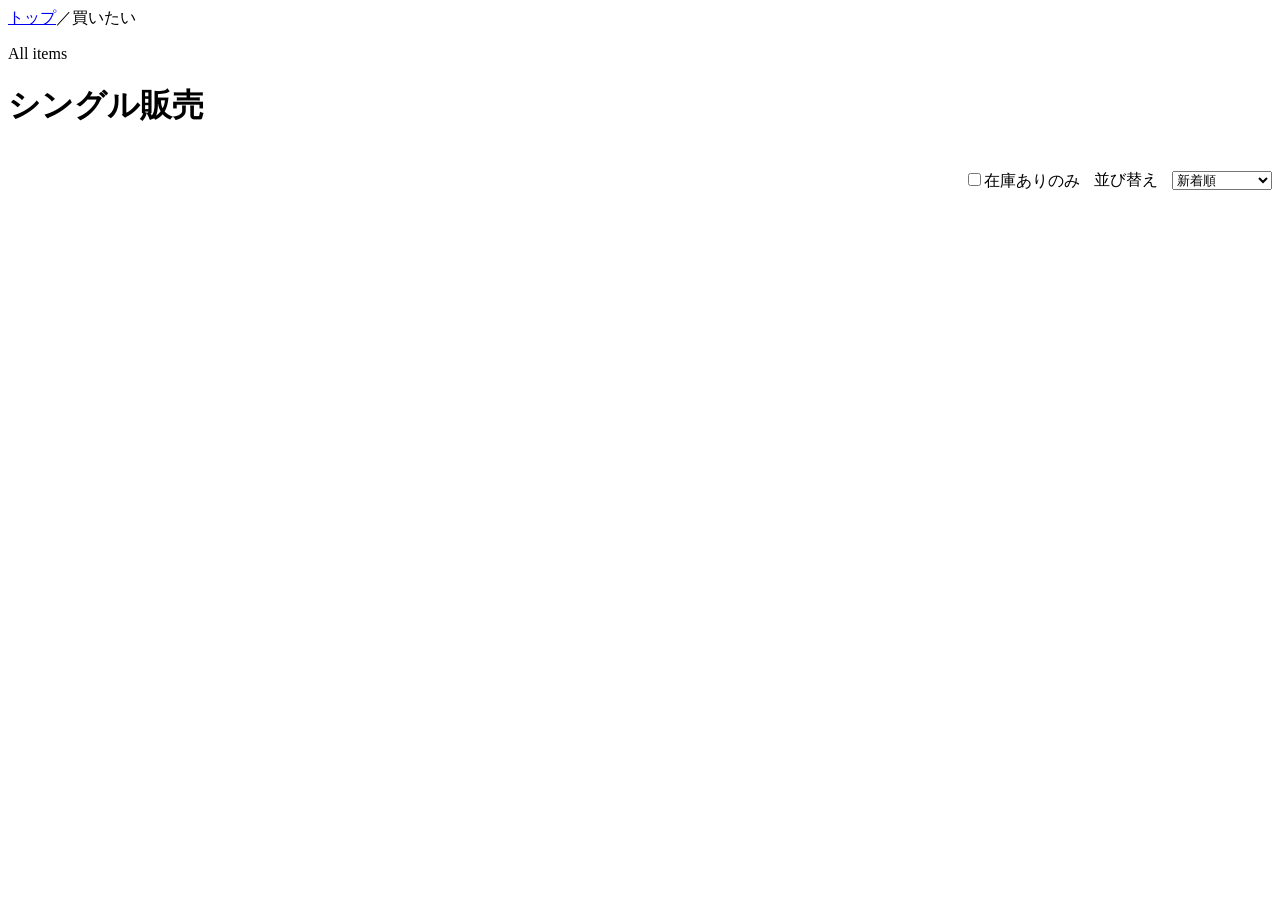
==== buy.html @ 238d363f "Add files via upload" ====
<!doctype html>
<html lang="ja">
<head>
<meta charset="utf-8">
<meta name="viewport" content="width=device-width, initial-scale=1, viewport-fit=cover">
<title>シングル販売｜TCG GATE JAPAN</title>
<meta name="description" content="ポケモンカードのシングル・PSA鑑定品・旧裏・未開封BOX。状態ランク付きで販売しています。">
<meta property="og:title" content="シングル販売｜TCG GATE JAPAN">
<meta property="og:description" content="ポケモンカードのシングル・PSA鑑定品・旧裏・未開封BOX。状態ランク付きで販売しています。">
<meta property="og:type" content="website">
<meta name="theme-color" content="#0E0E10">
<link rel="icon" href="data:image/svg+xml,%3Csvg xmlns='http://www.w3.org/2000/svg' viewBox='0 0 32 32'%3E%3Crect x='4' y='5' width='15' height='21' rx='3' fill='%23fff' stroke='%230E0E10' stroke-width='2' transform='rotate(-10 11 15)'/%3E%3Crect x='13' y='6' width='15' height='21' rx='3' fill='%230E0E10' transform='rotate(9 20 16)'/%3E%3C/svg%3E">
<link rel="preconnect" href="https://fonts.googleapis.com">
<link rel="preconnect" href="https://fonts.gstatic.com" crossorigin>
<link href="https://fonts.googleapis.com/css2?family=Unbounded:wght@300;500;900&family=Zen+Kaku+Gothic+New:wght@400;500;700;900&display=swap" rel="stylesheet">
<link rel="stylesheet" href="assets/style.css">
</head>
<body data-page="buy">

<main id="main">
<div class="wrap">
<nav class="crumb" aria-label="パンくず"><a href="index.html" data-en="Home">トップ</a><span>／</span><span data-en="Buy">買いたい</span><span id="crumb-x"></span></nav>
<header class="page-hd" style="border-bottom:0;padding-bottom:20px">
<p class="eyebrow">All items</p>
<h1 class="display d-l"><span class="rise"><span id="ttl">シングル販売</span></span></h1>
<p class="muted" style="margin:14px 0 0" id="count"></p>
</header>
</div>
<div class="toolbar" id="cats">
<div class="wrap" style="display:flex;flex-wrap:wrap;justify-content:space-between;align-items:center;gap:14px;width:100%">
<div class="chips" id="catchips" role="group" aria-label="カテゴリー"></div>
<div style="display:flex;flex-wrap:wrap;align-items:center;gap:14px">
<label class="check"><input type="checkbox" id="instock"><span data-en="In stock only">在庫ありのみ</span></label>
<label class="sr" for="sort">並び替え</label>
<select class="select" id="sort"><option value="new" data-en="Newest">新着順</option><option value="low" data-en="Price: low to high">価格の安い順</option><option value="high" data-en="Price: high to low">価格の高い順</option></select>
</div>
</div>
</div>
<div class="wrap">
<div class="chips" id="setchips" role="group" aria-label="シリーズ" style="padding:18px 0 0"></div>
<div class="grid" id="grid" style="padding:40px 0 100px"></div>
</div>
</main>

<script src="assets/data.js"></script>
<script src="assets/app.js"></script>
<script>

(function(){
  var st={cat:null,set:null,q:null,instock:false,sort:"new"};
  function init(){var U=window.TCGUI;st.cat=U.param("cat");st.set=U.param("set");st.q=U.param("q");
    U.$("#instock").addEventListener("change",function(e){st.instock=e.target.checked;render();});
    U.$("#sort").addEventListener("change",function(e){st.sort=e.target.value;render();});
    document.addEventListener("click",function(e){var c=e.target.closest("[data-cat]");if(c){st.cat=c.getAttribute("data-cat")||null;st.set=null;st.q=null;sync();render();}
      var s=e.target.closest("[data-set]");if(s){st.set=s.getAttribute("data-set")||null;st.q=null;sync();render();}});
    render();}
  function sync(){var u=new URLSearchParams();if(st.cat)u.set("cat",st.cat);if(st.set)u.set("set",st.set);if(st.q)u.set("q",st.q);try{history.replaceState(null,"",location.pathname+(u.toString()?"?"+u:""));}catch(e){}}
  function render(){var U=window.TCGUI,D=window.TCG,en=U.lang()==="en";
    var cat=D.cats.filter(function(c){return c.id===st.cat;})[0], set=D.sets.filter(function(s){return s.code===st.set;})[0];
    var list=D.products.filter(function(p){
      if(st.cat&&p.cat!==st.cat)return false; if(st.set&&p.set!==st.set)return false;
      if(st.q){var q=st.q.toLowerCase();if((p.name+p.en+p.num+p.set+p.rarity).toLowerCase().indexOf(q)<0)return false;}
      if(st.instock&&p.stock<=0)return false; return true;});
    if(st.sort==="low")list.sort(function(a,b){return a.price-b.price;}); if(st.sort==="high")list.sort(function(a,b){return b.price-a.price;});
    var title=st.q?("“"+st.q+"”"):cat?(en?cat.en:cat.name):set?("["+set.code+"] "+(en?set.en:set.name)):(en?"All singles":"シングル販売");
    U.$("#ttl").textContent=title; document.title=title+"｜TCG GATE JAPAN";
    U.$("#crumb-x").innerHTML=(cat||set||st.q)?'<span style="margin:0 8px">／</span>'+U.esc(title):"";
    U.$("#count").textContent=list.length+(en?" items":" 件");
    U.$("#catchips").innerHTML='<button type="button" class="chip'+(!st.cat?" on":"")+'" data-cat="">'+(en?"All":"すべて")+'</button>'+D.cats.map(function(c){var n=D.products.filter(function(p){return p.cat===c.id;}).length;return '<button type="button" class="chip'+(st.cat===c.id?" on":"")+'" data-cat="'+c.id+'" aria-pressed="'+(st.cat===c.id)+'">'+(en?c.en:c.name)+' <span class="n">'+n+'</span></button>';}).join("");
    U.$("#setchips").innerHTML='<span class="eyebrow" style="align-self:center;margin-right:8px">Sets</span>'+D.sets.map(function(s){return '<button type="button" class="chip'+(st.set===s.code?" on":"")+'" data-set="'+(st.set===s.code?"":s.code)+'" style="height:36px;font-size:13px"><span class="en" style="font-weight:900">'+s.code+'</span>'+(en?s.en:s.name)+'</button>';}).join("");
    U.$("#grid").innerHTML=list.length?list.map(U.card).join(""):'<div class="empty" style="grid-column:1/-1"><p class="display d-m">'+(en?"Nothing here yet.":"現在、該当する商品はありません。")+'</p><p class="muted">'+(en?"New stock arrives every week.":"入荷は毎週あります。他のカテゴリーもご覧ください。")+'</p><a class="btn" href="buy.html" style="margin-top:20px">'+(en?"All singles":"すべての商品を見る")+'</a></div>';
  }
  document.addEventListener("tcg:ready",init);
  document.addEventListener("tcg:lang",function(){if(window.TCGUI&&document.readyState!=="loading")render();});
})();

</script>
</body>
</html>
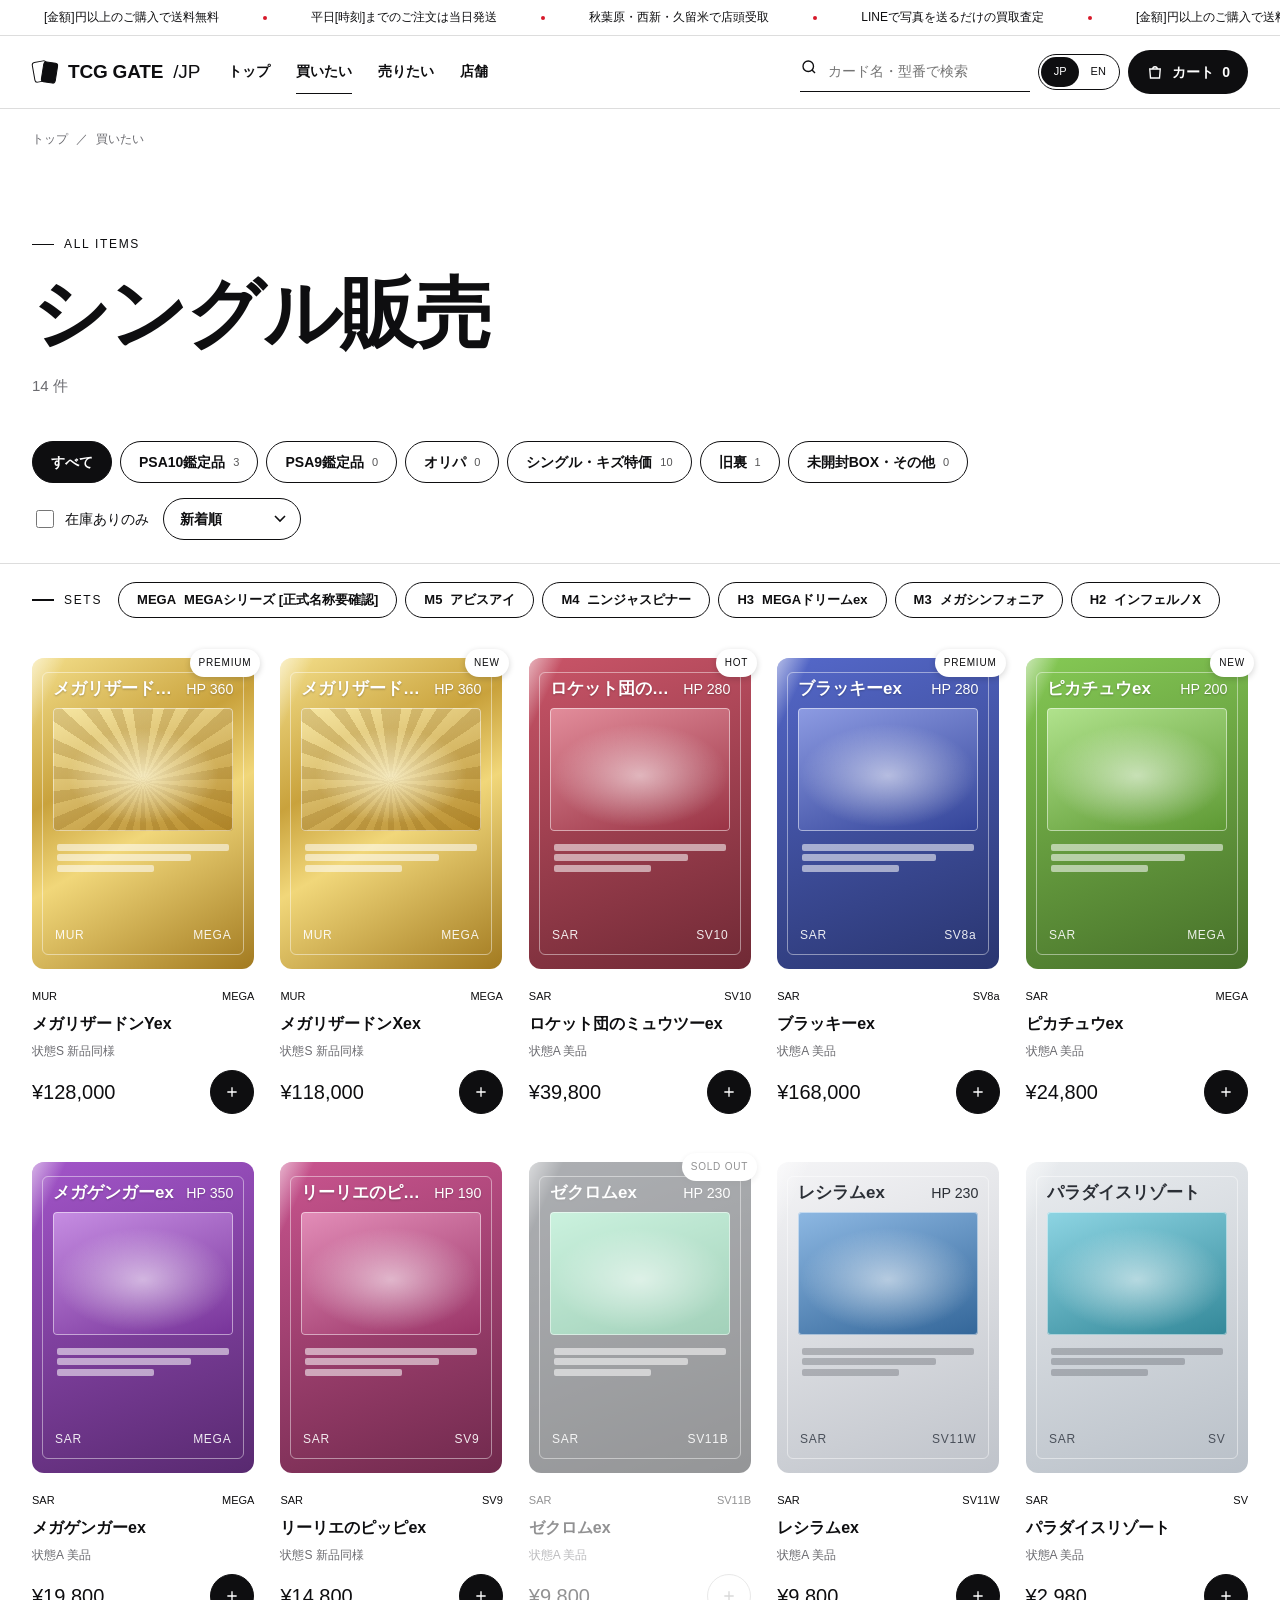
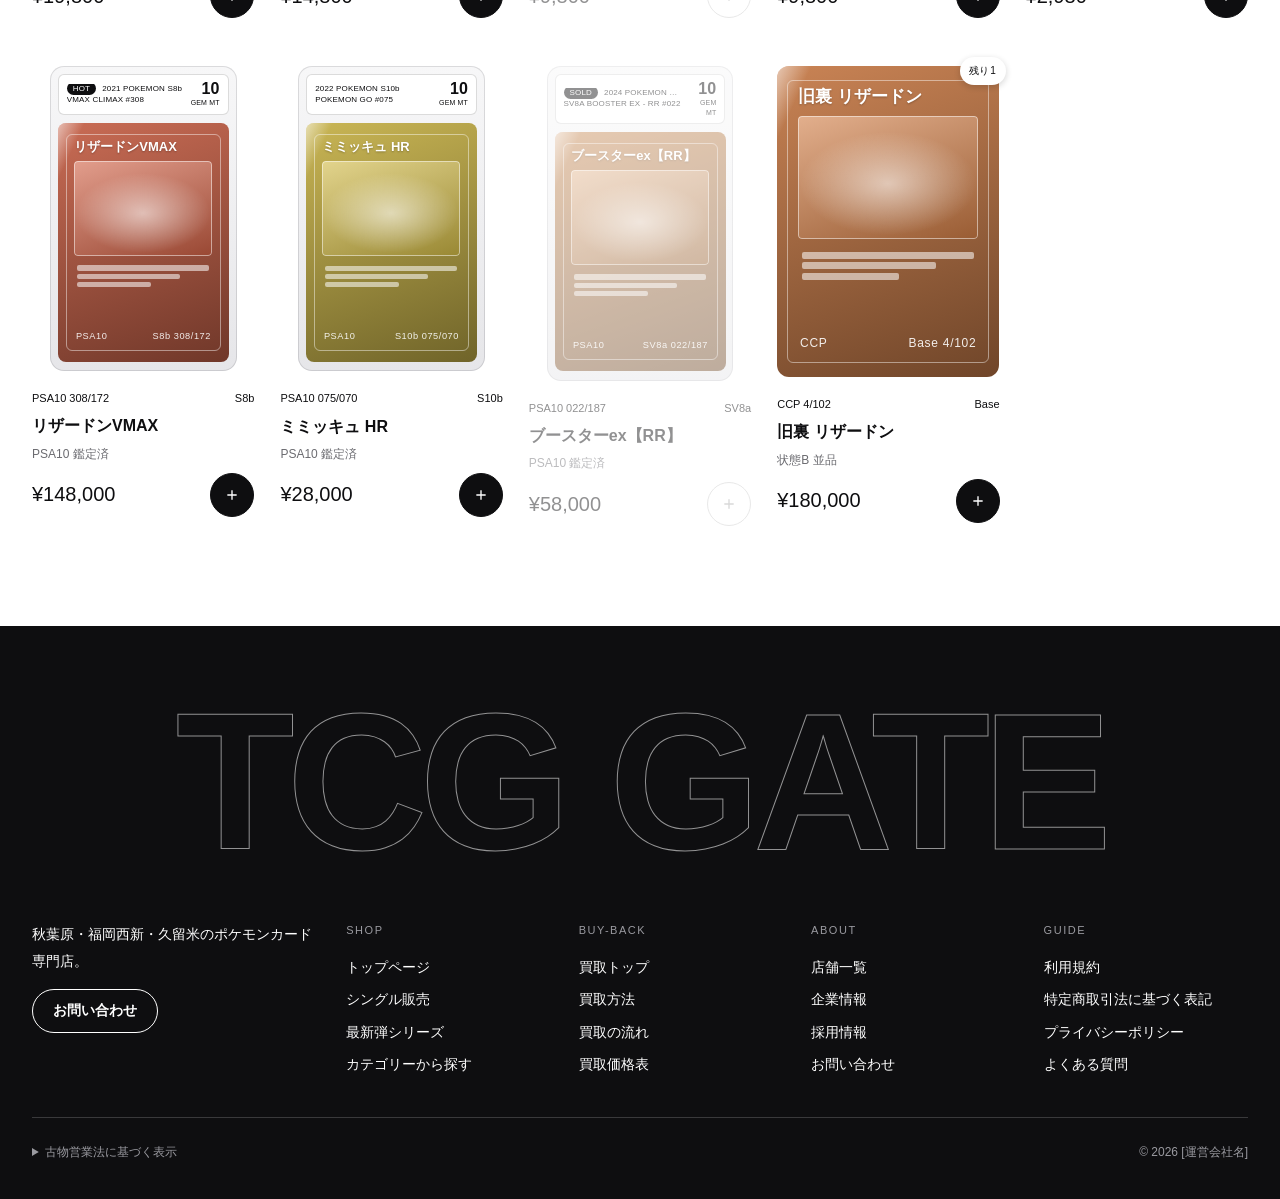
==== commit c6a567b6: "Add files via upload" ====
--- a/buy.html
+++ b/buy.html
@@ -15,7 +15,7 @@
 <link href="https://fonts.googleapis.com/css2?family=Unbounded:wght@300;500;900&family=Zen+Kaku+Gothic+New:wght@400;500;700;900&display=swap" rel="stylesheet">
 <link rel="stylesheet" href="assets/style.css">
 </head>
-<body data-page="buy">
+<body data-page="buy" data-theme="pop">
 
 <main id="main">
 <div class="wrap">
--- a/assets/style.css
+++ b/assets/style.css
@@ -0,0 +1,460 @@
+/* TCG GATE JAPAN — design tokens
+   Palette: Ink / Paper / Crimson (+ Mist for surfaces) */
+:root{
+  --ink:#0E0E10;
+  --paper:#FFFFFF;
+  --mist:#F2F1EE;
+  --accent:#D7192A;
+  --muted:#6B6B70;
+  --line:rgba(14,14,16,.14);
+  --ff-jp:"Zen Kaku Gothic New","Hiragino Sans","Yu Gothic",sans-serif;
+  --ff-en:"Unbounded","Zen Kaku Gothic New",sans-serif;
+  --wrap:1320px;
+  --gut:clamp(18px,3vw,32px);
+  --ease:cubic-bezier(.2,.8,.2,1);
+  --header-h:72px;
+}
+*,*::before,*::after{box-sizing:border-box}
+html{scroll-behavior:smooth;-webkit-text-size-adjust:100%}
+body{margin:0;background:var(--paper);color:var(--ink);font-family:var(--ff-jp);font-size:15px;line-height:1.75;-webkit-font-smoothing:antialiased;overflow-x:hidden}
+img{max-width:100%;display:block}
+a{color:inherit;text-decoration:none}
+button,input,select,textarea{font:inherit;color:inherit}
+button{cursor:pointer}
+:focus-visible{outline:2px solid var(--accent);outline-offset:3px}
+.sr{position:absolute!important;width:1px;height:1px;overflow:hidden;clip:rect(0 0 0 0);white-space:nowrap}
+.wrap{max-width:var(--wrap);margin:0 auto;padding:0 var(--gut)}
+.en{font-family:var(--ff-en)}
+.num{font-family:var(--ff-en);font-variant-numeric:tabular-nums;letter-spacing:-.01em}
+.muted{color:var(--muted)}
+.accent{color:var(--accent)}
+
+/* ---------- type ---------- */
+.eyebrow{font-family:var(--ff-en);font-size:12px;font-weight:500;letter-spacing:.14em;text-transform:uppercase;display:flex;align-items:center;gap:10px}
+.eyebrow::before{content:"";width:22px;height:1.5px;background:currentColor}
+.display{font-weight:900;letter-spacing:-.025em;line-height:1.06;margin:0}
+.d-xl{font-size:clamp(48px,8.4vw,124px)}
+.d-l{font-size:clamp(40px,6vw,84px)}
+.d-m{font-size:clamp(30px,4vw,54px)}
+.d-s{font-size:clamp(24px,2.6vw,34px)}
+.outline{color:transparent;-webkit-text-stroke:1.5px var(--ink)}
+.outline-w{color:transparent;-webkit-text-stroke:1.5px #fff}
+.sheen{background:linear-gradient(100deg,var(--ink) 0 40%,#A6A6AA 47%,var(--ink) 54% 100%);background-size:300% 100%;-webkit-background-clip:text;background-clip:text;color:transparent;animation:sheen 5.5s ease-in-out infinite}
+@keyframes sheen{0%,58%{background-position:100% 0}100%{background-position:0 0}}
+.lead{font-size:clamp(15px,1.25vw,17px);line-height:1.95;max-width:34em}
+
+/* line rise */
+.rise{display:block;overflow:hidden;padding-bottom:.06em}
+.rise>span{display:block;animation:rise 1s var(--ease) both}
+.rise.d2>span{animation-delay:.12s}.rise.d3>span{animation-delay:.24s}.rise.d4>span{animation-delay:.36s}
+@keyframes rise{from{transform:translateY(108%)}to{transform:none}}
+
+/* reveal on scroll */
+.js [data-reveal]{opacity:0;transform:translateY(28px);transition:opacity .9s var(--ease),transform .9s var(--ease)}
+.js [data-reveal].in{opacity:1;transform:none}
+
+/* ---------- buttons ---------- */
+.btn{display:inline-flex;align-items:center;justify-content:center;gap:10px;height:54px;padding:0 30px;border-radius:999px;border:1.5px solid var(--ink);background:var(--ink);color:#fff;font-weight:700;font-size:15px;transition:transform .2s var(--ease),background .25s,color .25s;white-space:nowrap}
+.btn:hover{background:var(--accent);border-color:var(--accent)}
+.btn:active{transform:scale(.97)}
+.btn.ghost{background:transparent;color:var(--ink)}
+.btn.ghost:hover{background:var(--ink);color:#fff;border-color:var(--ink)}
+.btn.light{background:#fff;color:var(--ink);border-color:#fff}
+.btn.light:hover{background:var(--accent);color:#fff;border-color:var(--accent)}
+.btn.ghost-w{background:transparent;color:#fff;border-color:#fff}
+.btn.ghost-w:hover{background:#fff;color:var(--ink)}
+.btn.sm{height:44px;padding:0 20px;font-size:14px}
+.btn.block{width:100%}
+.btn[disabled]{background:#C9C9CC;border-color:#C9C9CC;color:#fff;cursor:not-allowed}
+.btn .arr{transition:transform .3s var(--ease)}
+.btn:hover .arr{transform:translateX(4px)}
+.link{background-image:linear-gradient(currentColor,currentColor);background-size:0 1.5px;background-repeat:no-repeat;background-position:0 100%;transition:background-size .35s var(--ease);padding-bottom:2px}
+.link:hover,.link.on{background-size:100% 1.5px}
+.chip{height:42px;padding:0 18px;border-radius:999px;border:1.5px solid var(--ink);background:#fff;font-size:14px;font-weight:700;display:inline-flex;align-items:center;gap:8px;transition:background .2s,color .2s}
+.chip:hover{background:var(--mist)}
+.chip.on{background:var(--ink);color:#fff}
+.chip .n{font-family:var(--ff-en);font-size:11px;font-weight:500;opacity:.7}
+
+/* ---------- announcement + header ---------- */
+.announce{border-bottom:1px solid var(--line);height:36px;overflow:hidden;display:flex;align-items:center;font-size:12px;background:#fff}
+.marq{display:flex;gap:44px;width:max-content;animation:marq 34s linear infinite;padding-left:44px}
+.marq.slow{animation-duration:52s}
+.marq-host:hover .marq{animation-play-state:paused}
+@keyframes marq{from{transform:translateX(0)}to{transform:translateX(-50%)}}
+.marq .dot{width:4px;height:4px;border-radius:50%;background:var(--accent);align-self:center}
+
+.site-header{position:sticky;top:0;z-index:40;background:rgba(255,255,255,.92);backdrop-filter:saturate(1.4) blur(10px);-webkit-backdrop-filter:saturate(1.4) blur(10px);border-bottom:1px solid var(--line)}
+.hd{height:var(--header-h);display:flex;align-items:center;gap:28px}
+.logo{font-family:var(--ff-en);font-weight:900;font-size:19px;letter-spacing:-.01em;display:flex;align-items:center;gap:10px;white-space:nowrap}
+.logo .mark{width:26px;height:26px;position:relative;flex:none}
+.logo .mark i{position:absolute;width:15px;height:21px;border-radius:3px;border:1.5px solid var(--ink)}
+.logo .mark i:first-child{left:1px;top:2px;transform:rotate(-10deg);background:#fff}
+.logo .mark i:last-child{right:1px;top:3px;transform:rotate(9deg);background:var(--ink)}
+.logo .slash{font-weight:300}
+.gnav{display:flex;gap:26px;flex:1}
+.gnav a{font-size:14px;font-weight:700;height:44px;display:inline-flex;align-items:center}
+.hd-tools{display:flex;align-items:center;gap:8px}
+.search{display:flex;align-items:center;gap:8px;border-bottom:1.5px solid var(--ink);height:40px;width:230px}
+.search input{border:0;outline:0;background:transparent;flex:1;font-size:14px;min-width:0}
+.icon-btn{width:44px;height:44px;border-radius:50%;border:0;background:transparent;display:inline-flex;align-items:center;justify-content:center;position:relative}
+.icon-btn:hover{background:var(--mist)}
+.lang{display:flex;border:1.5px solid var(--ink);border-radius:999px;height:36px;padding:2px}
+.lang button{border:0;background:transparent;border-radius:999px;font-family:var(--ff-en);font-size:11px;font-weight:500;padding:0 10px;min-width:38px}
+.lang button.on{background:var(--ink);color:#fff}
+.cart-btn{height:44px;padding:0 18px;border-radius:999px;border:0;background:var(--ink);color:#fff;font-weight:700;font-size:14px;display:inline-flex;align-items:center;gap:8px}
+.cart-btn .num{display:inline-block;min-width:1ch}
+.cart-btn.bump .num{animation:bump .45s var(--ease)}
+@keyframes bump{40%{transform:scale(1.5)}}
+.menu-btn{display:none}
+.mnav{display:none}
+
+/* ---------- product card ---------- */
+.grid{display:grid;grid-template-columns:repeat(auto-fill,minmax(210px,1fr));gap:48px 26px}
+.pcard{display:flex;flex-direction:column;gap:6px;position:relative}
+.pcard.sold{opacity:.45}
+.pcard .meta{display:flex;justify-content:space-between;font-family:var(--ff-en);font-size:11px;margin-top:12px}
+.pcard .name{font-size:16px;font-weight:900;line-height:1.45}
+.pcard .sub{font-size:12px;color:var(--muted)}
+.pcard .row{display:flex;justify-content:space-between;align-items:center;gap:8px;margin-top:2px}
+.pcard .price{font-family:var(--ff-en);font-size:20px;font-weight:500}
+.pcard .old{font-family:var(--ff-en);font-size:12px;color:var(--muted);text-decoration:line-through;margin-left:6px}
+.pcard .tag{position:absolute;top:10px;left:10px;z-index:3;font-family:var(--ff-en);font-size:10px;font-weight:500;letter-spacing:.08em;background:#fff;color:var(--ink);padding:5px 9px;border-radius:999px}
+.pcard .tag.red{background:var(--accent);color:#fff}
+.add{width:44px;height:44px;border-radius:50%;border:1.5px solid var(--ink);background:var(--ink);color:#fff;display:inline-flex;align-items:center;justify-content:center;flex:none;transition:background .2s,transform .2s}
+.add:hover{background:var(--accent);border-color:var(--accent)}
+.add:active{transform:scale(.9)}
+.add[disabled]{background:#fff;color:#AAA;border-color:#CCC}
+
+/* card art placeholder (replace with product photos) */
+.art{position:relative;aspect-ratio:63/88;border-radius:12px;overflow:hidden;display:block;width:100%;
+  background:linear-gradient(160deg,hsl(var(--h) 52% 56%),hsl(var(--h) 46% 30%));transition:transform .5s var(--ease),box-shadow .5s var(--ease)}
+.art::before{content:"";position:absolute;inset:7%;border-radius:6px;border:1px solid rgba(255,255,255,.35);
+  background:radial-gradient(ellipse 70% 44% at 50% 40%,rgba(255,255,255,.28),transparent 70%)}
+.art .a-r{position:absolute;top:10%;right:10%;font-family:var(--ff-en);font-size:10px;font-weight:500;color:rgba(255,255,255,.9);letter-spacing:.08em}
+.art .a-n{position:absolute;left:10%;right:10%;bottom:10%;color:#fff;font-size:12px;font-weight:700;line-height:1.35}
+.art .a-n small{display:block;font-family:var(--ff-en);font-size:9px;font-weight:300;opacity:.85;margin-top:2px}
+a.pcard:hover .art,.art-host:hover .art{transform:translateY(-6px);box-shadow:0 24px 40px rgba(14,14,16,.2)}
+/* PSA slab */
+.slab{position:relative;display:block;border-radius:14px;padding:8px 8px 10px;background:linear-gradient(180deg,#F7F7F8,#E6E6E9);box-shadow:inset 0 0 0 1px rgba(14,14,16,.12);transition:transform .5s var(--ease),box-shadow .5s var(--ease)}
+.slab .lbl{display:flex;justify-content:space-between;align-items:center;gap:8px;background:#fff;border:1px solid rgba(14,14,16,.15);border-radius:6px;padding:6px 8px;margin-bottom:8px;font-family:var(--ff-en);font-size:8px;line-height:1.35;letter-spacing:.02em}
+.slab .lbl b{font-size:16px;font-weight:900;line-height:1}
+.slab .lbl .g{text-align:right}
+.slab .lbl .g span{display:block;font-size:7px}
+.slab .art{border-radius:8px;transition:none}
+a.pcard:hover .slab{transform:translateY(-6px);box-shadow:inset 0 0 0 1px rgba(14,14,16,.12),0 24px 40px rgba(14,14,16,.18)}
+a.pcard:hover .slab .art{transform:none;box-shadow:none}
+/* foil */
+.foil{position:relative;overflow:hidden}
+.foil::before{content:"";position:absolute;inset:0;z-index:2;background:conic-gradient(from 210deg,#ff9ac0,#ffe68a,#9ae6ff,#c3a8ff,#ff9ac0);mix-blend-mode:color-dodge;opacity:0;transition:opacity .4s;pointer-events:none}
+.foil::after{content:"";position:absolute;inset:-30%;z-index:2;background:linear-gradient(115deg,transparent 42%,rgba(255,255,255,.75) 50%,transparent 58%);transform:translateX(-55%);transition:transform .9s var(--ease);pointer-events:none}
+a.pcard:hover .foil::before,.foil-host:hover .foil::before{opacity:.5}
+a.pcard:hover .foil::after,.foil-host:hover .foil::after{transform:translateX(55%)}
+
+/* ---------- sections ---------- */
+.sec{padding:clamp(64px,9vw,120px) 0}
+.sec.tight{padding:clamp(44px,6vw,72px) 0}
+.sec-hd{display:flex;justify-content:space-between;align-items:flex-end;flex-wrap:wrap;gap:16px;margin-bottom:clamp(28px,4vw,48px)}
+.sec-hd .eyebrow{margin-bottom:14px}
+.dark{background:var(--ink);color:#fff}
+.dark .muted{color:#9A9AA0}
+.mist{background:var(--mist)}
+.rule{border:0;border-top:1px solid var(--line);margin:0}
+.crumb{font-size:12px;color:var(--muted);display:flex;flex-wrap:wrap;gap:8px;padding:20px 0 0}
+.crumb a:hover{color:var(--ink)}
+.page-hd{padding:clamp(36px,6vw,72px) 0 clamp(28px,4vw,44px);border-bottom:1px solid var(--line)}
+.page-hd .eyebrow{margin-bottom:18px}
+
+/* hero */
+.hero{padding:clamp(40px,6vw,80px) 0 clamp(40px,5vw,64px)}
+.hero-grid{display:grid;grid-template-columns:1.15fr 1fr;gap:40px;align-items:center}
+.fan{position:relative;height:clamp(360px,38vw,500px);display:flex;align-items:center;justify-content:center}
+.fan a{position:absolute;width:clamp(150px,15vw,220px);transition:transform .7s var(--ease)}
+.fan a .art{box-shadow:0 30px 60px rgba(14,14,16,.28)}
+.fan .f1{transform:rotate(-9deg) translate(-34px,12px)}
+.fan .f2{position:relative;z-index:2;width:clamp(165px,16.5vw,240px)}
+.fan .f3{transform:rotate(9deg) translate(34px,12px)}
+.fan:hover .f1{transform:rotate(-18deg) translate(-74px,10px)}
+.fan:hover .f3{transform:rotate(18deg) translate(74px,10px)}
+.fan .hint{position:absolute;bottom:0;font-size:11px;color:var(--muted)}
+.hero-cta{display:grid;grid-template-columns:1fr 1fr;gap:14px;margin-top:36px;max-width:560px}
+.hero-cta a{border:1.5px solid var(--ink);border-radius:18px;padding:18px 20px;display:flex;flex-direction:column;gap:2px;transition:background .25s,color .25s}
+.hero-cta a:hover{background:var(--ink);color:#fff}
+.hero-cta a .en{font-size:11px;letter-spacing:.12em}
+.hero-cta a b{font-size:22px;font-weight:900;display:flex;justify-content:space-between;align-items:center}
+.hero-cta a.primary{background:var(--ink);color:#fff}
+.hero-cta a.primary:hover{background:var(--accent);border-color:var(--accent)}
+
+.stats{display:grid;grid-template-columns:repeat(4,1fr);border-top:1px solid var(--line);border-bottom:1px solid var(--line)}
+.stats>div{padding:26px 0 24px;border-right:1px solid var(--line);padding-left:clamp(0px,2vw,28px)}
+.stats>div:first-child{padding-left:0}
+.stats>div:last-child{border-right:0}
+.stats .v{font-family:var(--ff-en);font-weight:900;font-size:clamp(30px,3.6vw,52px);line-height:1}
+.stats .k{font-size:12px;margin-top:8px;color:var(--muted)}
+
+.sets{border-top:1px solid var(--ink);border-bottom:1px solid var(--ink);overflow:hidden;padding:22px 0}
+.sets .marq{gap:64px;animation-duration:44s}
+.sets a{display:flex;align-items:baseline;gap:14px;white-space:nowrap}
+.sets a .code{font-family:var(--ff-en);font-weight:900;font-size:clamp(44px,5.4vw,76px);line-height:1;color:transparent;-webkit-text-stroke:1.5px var(--ink);transition:color .3s}
+.sets a:hover .code{color:var(--ink)}
+.sets a .nm{font-size:17px;font-weight:900}
+.sets a .dt{font-family:var(--ff-en);font-size:11px;color:var(--muted)}
+
+/* category tiles */
+.cats{display:grid;grid-template-columns:repeat(6,1fr);border-top:1px solid var(--ink)}
+.cats a{padding:26px 18px 24px 0;border-bottom:1px solid var(--ink);border-right:1px solid var(--line);display:flex;flex-direction:column;justify-content:space-between;gap:30px;min-height:170px;transition:background .3s,color .3s,padding .3s var(--ease)}
+.cats a:last-child{border-right:0}
+.cats a:hover{background:var(--ink);color:#fff;padding-left:18px}
+.cats .k{font-family:var(--ff-en);font-weight:900;font-size:clamp(20px,2vw,28px);line-height:1.05}
+.cats .j{font-size:13px;font-weight:700;display:flex;justify-content:space-between}
+
+/* buy-back list */
+.plist{list-style:none;margin:0;padding:0;border-top:1px solid currentColor}
+.plist li{display:grid;grid-template-columns:44px 1fr auto;gap:18px;align-items:center;padding:18px 0;border-bottom:1px solid rgba(127,127,127,.35)}
+.plist .art{width:44px;border-radius:5px}
+.plist .art::before,.plist .art .a-n,.plist .art .a-r{display:none}
+.plist .nm{font-size:17px;font-weight:900;line-height:1.4}
+.plist .nm small{display:block;font-family:var(--ff-en);font-size:11px;font-weight:300;opacity:.75}
+.plist .pr{font-family:var(--ff-en);font-weight:900;font-size:clamp(24px,3vw,40px);line-height:1;text-align:right}
+.plist .up{font-family:var(--ff-en);font-size:10px;letter-spacing:.1em;color:var(--accent);display:block;margin-bottom:4px}
+
+/* methods / steps */
+.methods{display:grid;grid-template-columns:repeat(4,1fr);border-top:1px solid var(--ink)}
+.methods a,.methods div{padding:28px 24px 30px 0;border-bottom:1px solid var(--ink);display:flex;flex-direction:column;gap:10px;transition:padding .35s var(--ease)}
+.methods a:hover{padding-left:16px}
+.methods .no{font-family:var(--ff-en);font-weight:900;font-size:48px;line-height:1;color:transparent;-webkit-text-stroke:1.5px var(--ink)}
+.methods a:hover .no{color:var(--accent);-webkit-text-stroke-color:var(--accent)}
+.methods h3{margin:0;font-size:22px;font-weight:900}
+.methods p{margin:0;font-size:14px;line-height:1.8}
+.methods .go{font-size:13px;font-weight:700;margin-top:auto}
+.steps{list-style:none;margin:0;padding:0;display:grid;grid-template-columns:repeat(4,1fr);gap:28px}
+.steps li{border-top:1.5px solid currentColor;padding-top:16px}
+.steps .no{font-family:var(--ff-en);font-size:11px;letter-spacing:.14em}
+.steps h3{margin:10px 0 8px;font-size:19px;font-weight:900}
+.steps p{margin:0;font-size:14px;line-height:1.85;opacity:.85}
+.promise{display:grid;grid-template-columns:repeat(4,1fr);gap:0;border-top:1px solid var(--ink)}
+.promise div{padding:24px 18px 24px 0;border-bottom:1px solid var(--ink)}
+.promise b{display:block;font-size:20px;font-weight:900}
+.promise span{font-size:13px;color:var(--muted)}
+
+/* LINE band */
+.line-band{border-radius:28px;background:var(--ink);color:#fff;padding:clamp(32px,5vw,56px);display:flex;flex-wrap:wrap;justify-content:space-between;align-items:center;gap:24px;position:relative;overflow:hidden}
+.line-band::after{content:"LINE";position:absolute;right:-10px;bottom:-34px;font-family:var(--ff-en);font-weight:900;font-size:180px;line-height:1;color:transparent;-webkit-text-stroke:1px rgba(255,255,255,.18);pointer-events:none}
+.btn.line{background:#06C755;border-color:#06C755;color:#fff}
+.btn.line:hover{background:#fff;color:var(--ink);border-color:#fff}
+
+/* shops */
+.shop{display:grid;grid-template-columns:1fr 1.2fr;gap:40px;padding:clamp(40px,5vw,64px) 0;border-top:1px solid var(--ink)}
+.shop .big{font-family:var(--ff-en);font-weight:900;font-size:clamp(44px,6vw,92px);line-height:.95;letter-spacing:-.03em}
+.shop .badge{display:inline-block;font-size:11px;font-weight:700;border:1.5px solid var(--ink);border-radius:999px;padding:3px 10px;margin-right:6px}
+.shop .badge.red{background:var(--accent);border-color:var(--accent);color:#fff}
+.shop dl{margin:0;display:grid;grid-template-columns:90px 1fr;font-size:14px}
+.shop dt,.shop dd{padding:12px 0;border-bottom:1px solid var(--line);margin:0}
+.shop dt{color:var(--muted)}
+.shop-mini{display:grid;grid-template-columns:repeat(3,1fr);border-top:1px solid #fff}
+.shop-mini a{padding:28px 24px 30px 0;border-bottom:1px solid rgba(255,255,255,.3);display:flex;flex-direction:column;gap:6px;transition:padding .35s var(--ease)}
+.shop-mini a:hover{padding-left:16px}
+.shop-mini .k{font-family:var(--ff-en);font-weight:900;font-size:clamp(28px,3vw,40px);line-height:1}
+.shop-mini .j{font-size:18px;font-weight:900}
+.shop-mini .s{font-size:13px;opacity:.75}
+
+/* list page */
+.toolbar{display:flex;flex-wrap:wrap;justify-content:space-between;align-items:center;gap:14px;padding:22px 0;border-bottom:1px solid var(--line);position:sticky;top:var(--header-h);background:rgba(255,255,255,.95);backdrop-filter:blur(8px);z-index:20}
+.chips{display:flex;flex-wrap:wrap;gap:8px}
+.select{height:42px;border:1.5px solid var(--ink);border-radius:999px;padding:0 36px 0 16px;background:#fff url("data:image/svg+xml,%3Csvg xmlns='http://www.w3.org/2000/svg' width='12' height='8'%3E%3Cpath d='M1 1l5 5 5-5' fill='none' stroke='%230E0E10' stroke-width='1.6'/%3E%3C/svg%3E") no-repeat right 14px center;-webkit-appearance:none;appearance:none;font-size:14px;font-weight:700}
+.check{display:inline-flex;align-items:center;gap:8px;font-size:14px;min-height:44px;cursor:pointer}
+.check input{width:18px;height:18px;accent-color:var(--ink)}
+.empty{padding:80px 0;text-align:center}
+.empty .display{margin-bottom:14px}
+
+/* product page */
+.pd{display:grid;grid-template-columns:1fr 1fr;gap:clamp(32px,6vw,88px);padding:clamp(32px,5vw,56px) 0 clamp(56px,7vw,96px)}
+.stage{position:sticky;top:calc(var(--header-h) + 24px);display:flex;flex-direction:column;align-items:center;gap:16px;perspective:1000px}
+.tilt{width:min(100%,420px);transition:transform .14s linear;will-change:transform}
+.tilt .art{box-shadow:0 40px 80px rgba(14,14,16,.28)}
+.tilt .slab{box-shadow:inset 0 0 0 1px rgba(14,14,16,.12),0 40px 80px rgba(14,14,16,.22)}
+.tilt .glare{position:absolute;inset:0;z-index:3;pointer-events:none;border-radius:inherit;background:radial-gradient(circle at var(--gx,50%) var(--gy,30%),rgba(255,255,255,.45),transparent 45%);mix-blend-mode:soft-light;opacity:0;transition:opacity .3s}
+.tilt:hover .glare{opacity:1}
+.pd-title{font-size:clamp(32px,4vw,56px);font-weight:900;line-height:1.15;letter-spacing:-.02em;margin:10px 0 8px}
+.price-row{display:flex;flex-wrap:wrap;align-items:baseline;gap:12px;padding:20px 0;border-top:1px solid var(--ink);border-bottom:1px solid var(--ink);margin:24px 0}
+.price-row .p{font-family:var(--ff-en);font-weight:900;font-size:clamp(38px,4.4vw,56px);line-height:1}
+.stock-pill{margin-left:auto;font-size:13px;font-weight:700;display:inline-flex;align-items:center;gap:8px}
+.stock-pill::before{content:"";width:8px;height:8px;border-radius:50%;background:#1F9D55}
+.stock-pill.low::before{background:var(--accent)}
+.stock-pill.out::before{background:#AAA}
+.qty{display:inline-flex;align-items:center;border:1.5px solid var(--ink);border-radius:999px;height:54px}
+.qty button{width:46px;height:100%;border:0;background:transparent;font-size:18px}
+.qty input{width:36px;text-align:center;border:0;outline:0;background:transparent;font-family:var(--ff-en)}
+.buy-row{display:flex;flex-wrap:wrap;gap:10px;margin-bottom:12px}
+.buy-row .btn{flex:1 1 220px}
+.spec{margin:28px 0;display:grid;grid-template-columns:120px 1fr;font-size:14px}
+.spec dt,.spec dd{margin:0;padding:13px 0;border-bottom:1px solid var(--line)}
+.spec dt{color:var(--muted)}
+.notes{background:var(--mist);border-radius:20px;padding:24px 26px;font-size:13px;line-height:1.9}
+.notes h2{font-size:15px;margin:0 0 8px}
+.notes ul{margin:0;padding-left:1.2em}
+
+/* sell list (price page) */
+.ticket{display:grid;grid-template-columns:1fr auto;border:1.5px solid var(--ink);border-radius:18px;overflow:hidden;position:relative;transition:transform .3s var(--ease)}
+.ticket+.ticket{margin-top:12px}
+.ticket .l{display:flex;gap:18px;align-items:center;padding:18px 22px}
+.ticket .r{border-left:1.5px dashed var(--ink);padding:16px 22px;display:flex;align-items:center;gap:18px}
+.ticket .pr{font-family:var(--ff-en);font-weight:900;font-size:clamp(26px,3vw,40px);line-height:1}
+.ticket.on{background:var(--mist)}
+.ticket .stamp{position:absolute;right:16px;top:-12px;width:62px;height:62px;border-radius:50%;border:2px solid var(--accent);color:var(--accent);display:flex;align-items:center;justify-content:center;font-weight:900;font-size:14px;background:#fff;transform:rotate(-10deg);animation:stamp .35s cubic-bezier(.2,1.6,.4,1) both}
+@keyframes stamp{from{transform:scale(1.8) rotate(-18deg);opacity:0}to{transform:scale(1) rotate(-10deg);opacity:1}}
+.sellbar{position:sticky;bottom:16px;margin-top:24px;background:var(--ink);color:#fff;border-radius:999px;padding:10px 10px 10px 28px;display:flex;flex-wrap:wrap;justify-content:space-between;align-items:center;gap:12px;z-index:10}
+.sellbar .t{font-family:var(--ff-en);font-weight:900;font-size:26px;margin-left:8px}
+
+/* forms */
+.form{display:grid;gap:22px;max-width:720px}
+.field{display:flex;flex-direction:column;gap:8px}
+.field label,.field .lbl{font-size:13px;font-weight:700}
+.field .req{color:var(--accent);margin-left:6px;font-size:11px}
+.input,.textarea{border:0;border-bottom:1.5px solid var(--ink);padding:10px 0;font-size:16px;background:transparent;outline:0;border-radius:0}
+.input:focus,.textarea:focus{border-bottom-color:var(--accent)}
+.textarea{min-height:140px;resize:vertical;border:1.5px solid var(--ink);border-radius:14px;padding:14px}
+.radios{display:flex;flex-wrap:wrap;gap:8px}
+.radios input{position:absolute;opacity:0;pointer-events:none}
+.radios label{height:44px;padding:0 18px;border-radius:999px;border:1.5px solid var(--ink);display:inline-flex;align-items:center;font-size:14px;font-weight:700;cursor:pointer}
+.radios input:checked+label{background:var(--ink);color:#fff}
+.radios input:focus-visible+label{outline:2px solid var(--accent);outline-offset:3px}
+.thanks{padding:40px 0}
+
+/* faq */
+.faq details{border-bottom:1px solid var(--ink)}
+.faq summary{list-style:none;cursor:pointer;display:grid;grid-template-columns:56px 1fr 30px;gap:12px;align-items:center;padding:22px 0;font-size:17px;font-weight:900}
+.faq summary::-webkit-details-marker{display:none}
+.faq summary .q{font-family:var(--ff-en);font-weight:900;font-size:22px}
+.faq summary .pm{width:30px;height:30px;position:relative}
+.faq summary .pm::before,.faq summary .pm::after{content:"";position:absolute;left:7px;right:7px;top:14px;height:1.5px;background:var(--ink);transition:transform .3s var(--ease)}
+.faq summary .pm::after{transform:rotate(90deg)}
+.faq details[open] summary .pm::after{transform:rotate(0)}
+.faq .a{padding:0 0 24px 68px;font-size:15px;line-height:1.95}
+
+/* legal / docs */
+.doc{max-width:820px}
+.doc h2{font-size:24px;font-weight:900;margin:56px 0 14px;padding-top:12px;border-top:1px solid var(--ink)}
+.doc h2:first-child{margin-top:0}
+.doc p,.doc li{font-size:15px;line-height:2}
+.doc table{width:100%;border-collapse:collapse;font-size:14px}
+.doc th,.doc td{text-align:left;padding:13px 0;border-bottom:1px solid var(--line);vertical-align:top}
+.doc th{width:200px;color:var(--muted);font-weight:500}
+.tocs{display:flex;flex-wrap:wrap;gap:8px;margin-top:22px}
+
+/* cart */
+.cart-grid{display:grid;grid-template-columns:1.6fr 1fr;gap:48px;padding:40px 0 96px;align-items:start}
+.citem{display:grid;grid-template-columns:72px 1fr auto;gap:18px;align-items:center;padding:18px 0;border-bottom:1px solid var(--line)}
+.citem .art{width:72px;border-radius:7px}
+.citem .art::before,.citem .art .a-r,.citem .art .a-n{display:none}
+.citem .nm{font-weight:900;line-height:1.45}
+.citem .rm{border:0;background:transparent;font-size:12px;color:var(--muted);padding:6px 0;text-decoration:underline}
+.summary{border:1.5px solid var(--ink);border-radius:24px;padding:26px;position:sticky;top:calc(var(--header-h) + 24px)}
+.summary .line{display:flex;justify-content:space-between;padding:8px 0;font-size:14px}
+.summary .total{font-family:var(--ff-en);font-weight:900;font-size:32px}
+.ship{margin:16px 0 20px}
+.ship .bar{height:3px;background:#E3E3E3;margin-top:10px;overflow:hidden}
+.ship .bar i{display:block;height:100%;background:var(--ink);transition:width .7s var(--ease)}
+
+/* drawer + toast */
+.scrim{position:fixed;inset:0;background:rgba(14,14,16,.38);opacity:0;pointer-events:none;transition:opacity .35s;z-index:80}
+.drawer{position:fixed;top:0;right:0;bottom:0;width:min(440px,100%);background:#fff;z-index:90;transform:translateX(102%);transition:transform .5s var(--ease);display:flex;flex-direction:column;padding:env(safe-area-inset-top,0) 0 env(safe-area-inset-bottom,0)}
+.drawer.open{transform:none}
+.scrim.open{opacity:1;pointer-events:auto}
+.drawer .dh{display:flex;justify-content:space-between;align-items:center;padding:20px 24px;border-bottom:1px solid var(--line)}
+.drawer .db{flex:1;overflow:auto;padding:0 24px}
+.drawer .df{padding:20px 24px;border-top:1px solid var(--line);display:grid;gap:10px}
+.toast{position:fixed;left:50%;bottom:24px;transform:translate(-50%,140%);background:var(--ink);color:#fff;border-radius:999px;padding:12px 22px;font-size:14px;font-weight:700;z-index:100;transition:transform .45s var(--ease);white-space:nowrap;max-width:calc(100% - 32px);overflow:hidden;text-overflow:ellipsis}
+.toast.show{transform:translate(-50%,0)}
+
+/* footer */
+.site-footer{background:var(--ink);color:#fff;margin-top:0}
+.ft-big{overflow:hidden;padding:clamp(40px,6vw,72px) 0 0}
+.ft-big div{font-family:var(--ff-en);font-weight:900;font-size:15.2vw;line-height:.86;letter-spacing:-.04em;white-space:nowrap;color:transparent;-webkit-text-stroke:1px rgba(255,255,255,.55);text-align:center}
+.ft-cols{display:grid;grid-template-columns:1.4fr repeat(4,1fr);gap:28px;padding:56px 0 40px;border-bottom:1px solid rgba(255,255,255,.18)}
+.ft-cols h4{font-family:var(--ff-en);font-size:11px;font-weight:500;letter-spacing:.14em;margin:0 0 14px;color:#9A9AA0}
+.ft-cols ul{list-style:none;margin:0;padding:0;display:grid;gap:8px;font-size:14px}
+.ft-cols a:hover{color:#fff;opacity:.7}
+.ft-bottom{display:flex;flex-wrap:wrap;justify-content:space-between;gap:16px;padding:24px 0 36px;font-size:12px;color:#9A9AA0}
+.ft-bottom details summary{cursor:pointer}
+
+/* responsive */
+@media (max-width:1080px){
+  .gnav,.search{display:none}
+  .menu-btn{display:inline-flex}
+  .mnav{display:block;position:fixed;inset:0;top:0;background:#fff;z-index:95;transform:translateY(-102%);transition:transform .55s var(--ease);padding:24px var(--gut) 40px;overflow:auto}
+  .mnav.open{transform:none}
+  .mnav a.big{display:block;font-size:40px;font-weight:900;line-height:1.3;padding:8px 0;border-bottom:1px solid var(--line)}
+  .hero-grid,.pd,.shop,.cart-grid{grid-template-columns:1fr}
+  .stage{position:relative;top:0}
+  .cats{grid-template-columns:repeat(3,1fr)}
+  .methods,.steps,.promise{grid-template-columns:repeat(2,1fr)}
+  .ft-cols{grid-template-columns:1fr 1fr}
+  .summary{position:relative;top:0}
+}
+@media (max-width:640px){
+  :root{--header-h:62px}
+  .lang{display:none}
+  .stats{grid-template-columns:repeat(2,1fr)}
+  .stats>div:nth-child(2){border-right:0}
+  .stats>div:nth-child(3){padding-left:0;border-top:1px solid var(--line)}
+  .stats>div:nth-child(4){border-top:1px solid var(--line)}
+  .cats{grid-template-columns:repeat(2,1fr)}
+  .methods,.steps,.promise,.shop-mini{grid-template-columns:1fr}
+  .grid{grid-template-columns:repeat(2,minmax(0,1fr));gap:36px 14px}
+  .pcard .name{font-size:14px}
+  .pcard .price{font-size:17px}
+  .hero-cta{grid-template-columns:1fr}
+  .ticket{grid-template-columns:1fr}
+  .ticket .r{border-left:0;border-top:1.5px dashed var(--ink)}
+  .faq .a{padding-left:0}
+  .doc th{width:120px}
+  .cart-btn .lbl{display:none}
+  .sellbar{border-radius:24px}
+}
+@media (prefers-reduced-motion:reduce){
+  *,*::before,*::after{animation-duration:.01ms!important;animation-iteration-count:1!important;transition-duration:.01ms!important;scroll-behavior:auto!important}
+  .js [data-reveal]{opacity:1;transform:none}
+}
+.shop-mini.lt{border-top-color:var(--ink)}
+.shop-mini.lt a{border-bottom-color:var(--line)}
+.shop-mini.lt .s{color:var(--muted);opacity:1}
+/* fixes after render check */
+.announce .marq>span{white-space:nowrap}
+.toast{visibility:hidden;transform:translate(-50%,200%);transition:transform .45s var(--ease),visibility 0s .45s}
+.toast.show{visibility:visible;transform:translate(-50%,0);transition:transform .45s var(--ease)}
+.hero .d-xl{font-size:clamp(44px,6.3vw,96px)}
+@media (min-width:1081px){.hero h1 .rise{white-space:nowrap}}
+.grid.g4{grid-template-columns:repeat(4,minmax(0,1fr))}
+@media (max-width:1080px){.grid.g4{grid-template-columns:repeat(2,minmax(0,1fr))}}
+.pcard .tag.on-slab{top:auto;bottom:calc(100% - 50px);left:auto;right:12px;display:none}
+.slab .lbl>span:first-child{min-width:0;overflow:hidden;white-space:nowrap;text-overflow:ellipsis}
+.slab .lbl .flag{font-family:var(--ff-en);font-size:8px;font-weight:500;background:var(--ink);color:#fff;border-radius:999px;padding:2px 6px;margin-right:6px}
+
+/* real product photos: assets/images/<id>.jpg overrides the placeholder */
+.art .ph{position:absolute;inset:0;width:100%;height:100%;object-fit:cover;z-index:1;border-radius:inherit}
+
+/* ---------- card-like placeholder (shared) ---------- */
+.art{container-type:inline-size}
+.art::before{display:none}
+.art.t-gold{background:linear-gradient(150deg,#F3DE8A 0%,#C9A23C 35%,#F1D77A 55%,#A27A20 100%)}
+.art.t-dark{background:linear-gradient(160deg,#4A4F57,#15171B)}
+.art.t-light{background:linear-gradient(160deg,#F4F4F6,#BFC3CA)}
+.art.t-trainer{background:linear-gradient(160deg,#E9ECEF,#B9C0C8)}
+.cf{position:absolute;inset:4.5%;display:flex;flex-direction:column;gap:3%;border-radius:6px;border:1px solid rgba(255,255,255,.45)}
+.cf-top{display:flex;justify-content:space-between;align-items:baseline;gap:4px;padding:3% 5% 0;color:#fff;font-size:7.6cqw;line-height:1.2;text-shadow:0 1px 2px rgba(0,0,0,.25)}
+.cf-top b{font-weight:900;overflow:hidden;white-space:nowrap;text-overflow:ellipsis}
+.cf-top i{font-style:normal;font-family:var(--ff-en);font-weight:500;font-size:6.4cqw;flex:none}
+.cf-win{flex:0 0 44%;margin:0 5%;border-radius:4px;background:radial-gradient(ellipse 70% 60% at 50% 55%,rgba(255,255,255,.55),transparent 70%),linear-gradient(160deg,hsl(var(--h) 60% 72%),hsl(var(--h) 50% 40%));box-shadow:inset 0 0 0 1px rgba(255,255,255,.5)}
+.t-gold .cf-win{background:radial-gradient(ellipse 60% 55% at 50% 55%,rgba(255,250,220,.75),transparent 70%),repeating-conic-gradient(from 0deg at 50% 60%,rgba(140,100,20,.25) 0 8deg,transparent 8deg 16deg),linear-gradient(160deg,#F6E6A2,#B98D2C)}
+.t-light .cf-top,.t-trainer .cf-top{color:#2B2F36;text-shadow:none}
+.cf-txt{display:flex;flex-direction:column;gap:5%;padding:2% 7%;flex:1}
+.cf-txt i{display:block;height:3.2cqw;border-radius:2px;background:rgba(255,255,255,.55)}
+.cf-txt i:nth-child(2){width:78%}.cf-txt i:nth-child(3){width:56%}
+.t-light .cf-txt i,.t-trainer .cf-txt i{background:rgba(43,47,54,.25)}
+.cf-bot{display:flex;justify-content:space-between;padding:0 6% 4%;font-family:var(--ff-en);font-size:5.4cqw;color:rgba(255,255,255,.9);letter-spacing:.06em}
+.t-light .cf-bot,.t-trainer .cf-bot{color:#4A505A}
+.plist .art .cf,.citem .art .cf,.fan .hint+.cf{display:none}
+.plist .art .cf,.citem .art .cf{display:none}
+.shot{display:block}
+.pcard .tag{top:-9px;left:auto;right:-6px;box-shadow:0 2px 6px rgba(14,14,16,.18)}
+.shot .slab{width:84%;margin:0 auto}
